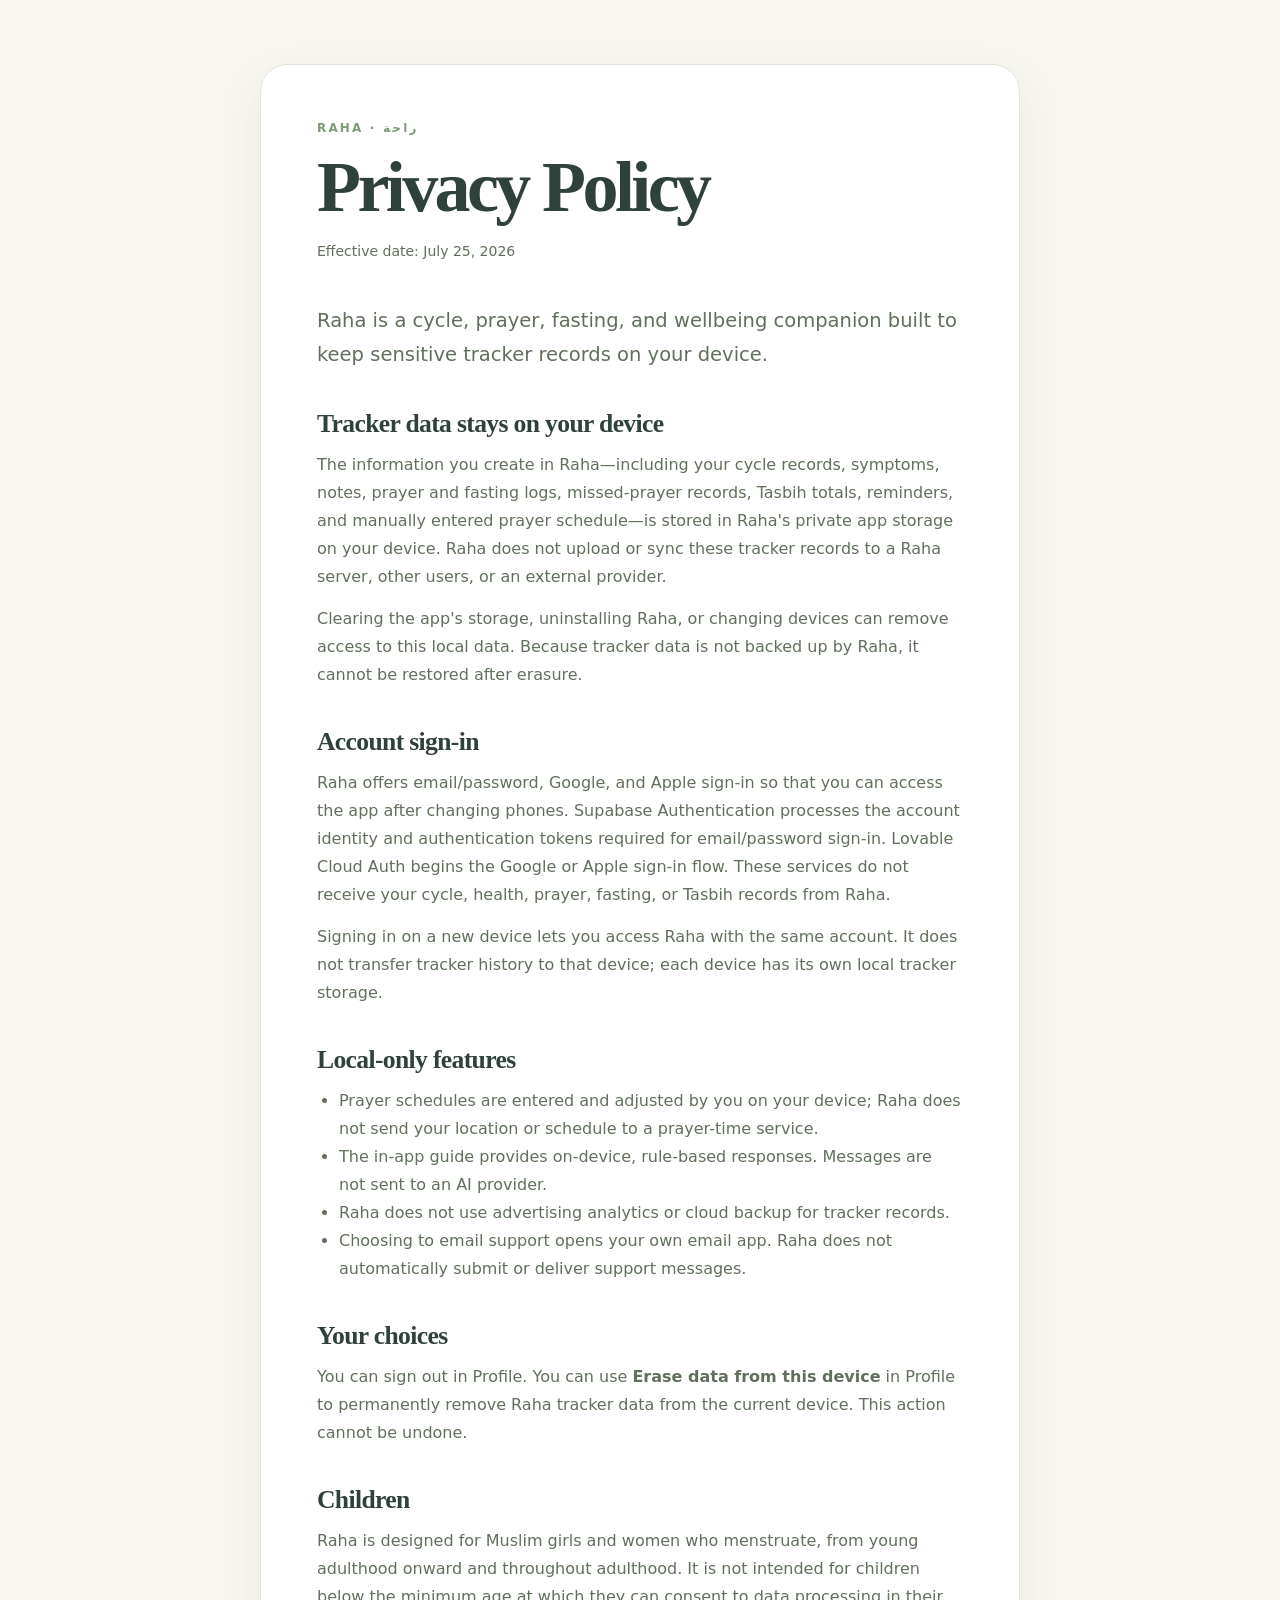
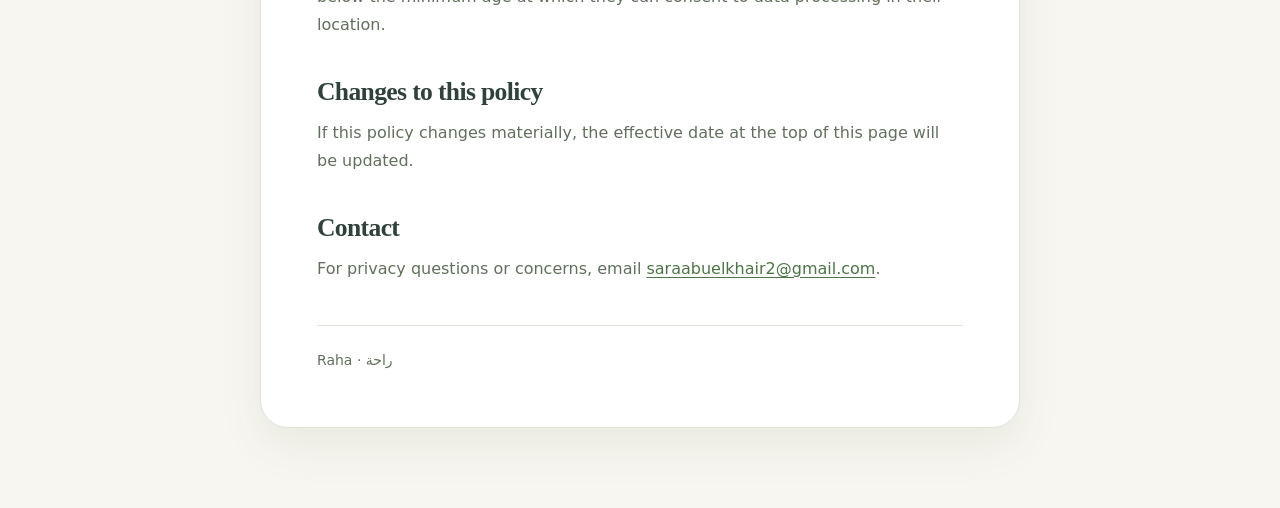
==== index.html @ 8113e023 "Add Raha privacy policy in index.html This HTML file contains the privacy policy for Raha, detailing" ====
<!doctype html>
<html lang="en">
<head>
  <meta charset="utf-8">
  <meta name="viewport" content="width=device-width, initial-scale=1">
  <meta name="description" content="Raha privacy policy">
  <title>Raha Privacy Policy</title>
  <style>
    :root { color-scheme: light; --ink:#2f413b; --muted:#61705c; --sage:#7d9b76; --line:#dfe5d9; --paper:#f8f6f0; --card:#ffffff; }
    * { box-sizing:border-box; }
    body { margin:0; background:var(--paper); color:var(--ink); font-family: ui-serif, Georgia, Cambria, "Times New Roman", serif; }
    main { width:min(100% - 32px, 760px); margin:0 auto; padding:64px 0 80px; }
    article { background:var(--card); border:1px solid var(--line); border-radius:28px; padding:clamp(28px, 6vw, 56px); box-shadow:0 18px 45px rgba(50,72,46,.08); }
    .eyebrow { margin:0 0 16px; color:var(--sage); font:600 12px/1.2 ui-sans-serif, system-ui, sans-serif; letter-spacing:.18em; text-transform:uppercase; }
    h1 { margin:0; font-size:clamp(2.5rem, 9vw, 4.5rem); line-height:1; letter-spacing:-.05em; }
    .effective { margin:18px 0 0; color:var(--muted); font:500 14px/1.5 ui-sans-serif, system-ui, sans-serif; }
    .intro { margin:42px 0 0; font-size:1.22rem; line-height:1.7; }
    section { margin-top:38px; }
    h2 { margin:0 0 12px; font-size:1.6rem; letter-spacing:-.025em; }
    p, li { color:var(--muted); font:400 1rem/1.75 ui-sans-serif, system-ui, sans-serif; }
    p { margin:0 0 14px; }
    ul { margin:0; padding-left:22px; }
    a { color:#4c7545; text-underline-offset:3px; }
    footer { margin-top:42px; padding-top:24px; border-top:1px solid var(--line); color:var(--muted); font:400 .875rem/1.5 ui-sans-serif, system-ui, sans-serif; }
    @media (max-width:480px) { main { width:min(100% - 20px, 760px); padding:20px 0 40px; } article { border-radius:22px; } }
  </style>
</head>
<body>
  <main>
    <article>
      <p class="eyebrow">Raha · راحة</p>
      <h1>Privacy Policy</h1>
      <p class="effective">Effective date: July 25, 2026</p>
      <p class="intro">Raha is a cycle, prayer, fasting, and wellbeing companion built to keep sensitive tracker records on your device.</p>

      <section>
        <h2>Tracker data stays on your device</h2>
        <p>The information you create in Raha—including your cycle records, symptoms, notes, prayer and fasting logs, missed-prayer records, Tasbih totals, reminders, and manually entered prayer schedule—is stored in Raha's private app storage on your device. Raha does not upload or sync these tracker records to a Raha server, other users, or an external provider.</p>
        <p>Clearing the app's storage, uninstalling Raha, or changing devices can remove access to this local data. Because tracker data is not backed up by Raha, it cannot be restored after erasure.</p>
      </section>

      <section>
        <h2>Account sign-in</h2>
        <p>Raha offers email/password, Google, and Apple sign-in so that you can access the app after changing phones. Supabase Authentication processes the account identity and authentication tokens required for email/password sign-in. Lovable Cloud Auth begins the Google or Apple sign-in flow. These services do not receive your cycle, health, prayer, fasting, or Tasbih records from Raha.</p>
        <p>Signing in on a new device lets you access Raha with the same account. It does not transfer tracker history to that device; each device has its own local tracker storage.</p>
      </section>

      <section>
        <h2>Local-only features</h2>
        <ul>
          <li>Prayer schedules are entered and adjusted by you on your device; Raha does not send your location or schedule to a prayer-time service.</li>
          <li>The in-app guide provides on-device, rule-based responses. Messages are not sent to an AI provider.</li>
          <li>Raha does not use advertising analytics or cloud backup for tracker records.</li>
          <li>Choosing to email support opens your own email app. Raha does not automatically submit or deliver support messages.</li>
        </ul>
      </section>

      <section>
        <h2>Your choices</h2>
        <p>You can sign out in Profile. You can use <strong>Erase data from this device</strong> in Profile to permanently remove Raha tracker data from the current device. This action cannot be undone.</p>
      </section>

      <section>
        <h2>Children</h2>
        <p>Raha is designed for Muslim girls and women who menstruate, from young adulthood onward and throughout adulthood. It is not intended for children below the minimum age at which they can consent to data processing in their location.</p>
      </section>

      <section>
        <h2>Changes to this policy</h2>
        <p>If this policy changes materially, the effective date at the top of this page will be updated.</p>
      </section>

      <section>
        <h2>Contact</h2>
        <p>For privacy questions or concerns, email <a href="mailto:saraabuelkhair2@gmail.com">saraabuelkhair2@gmail.com</a>.</p>
      </section>

      <footer>Raha · راحة</footer>
    </article>
  </main>
</body>
</html>
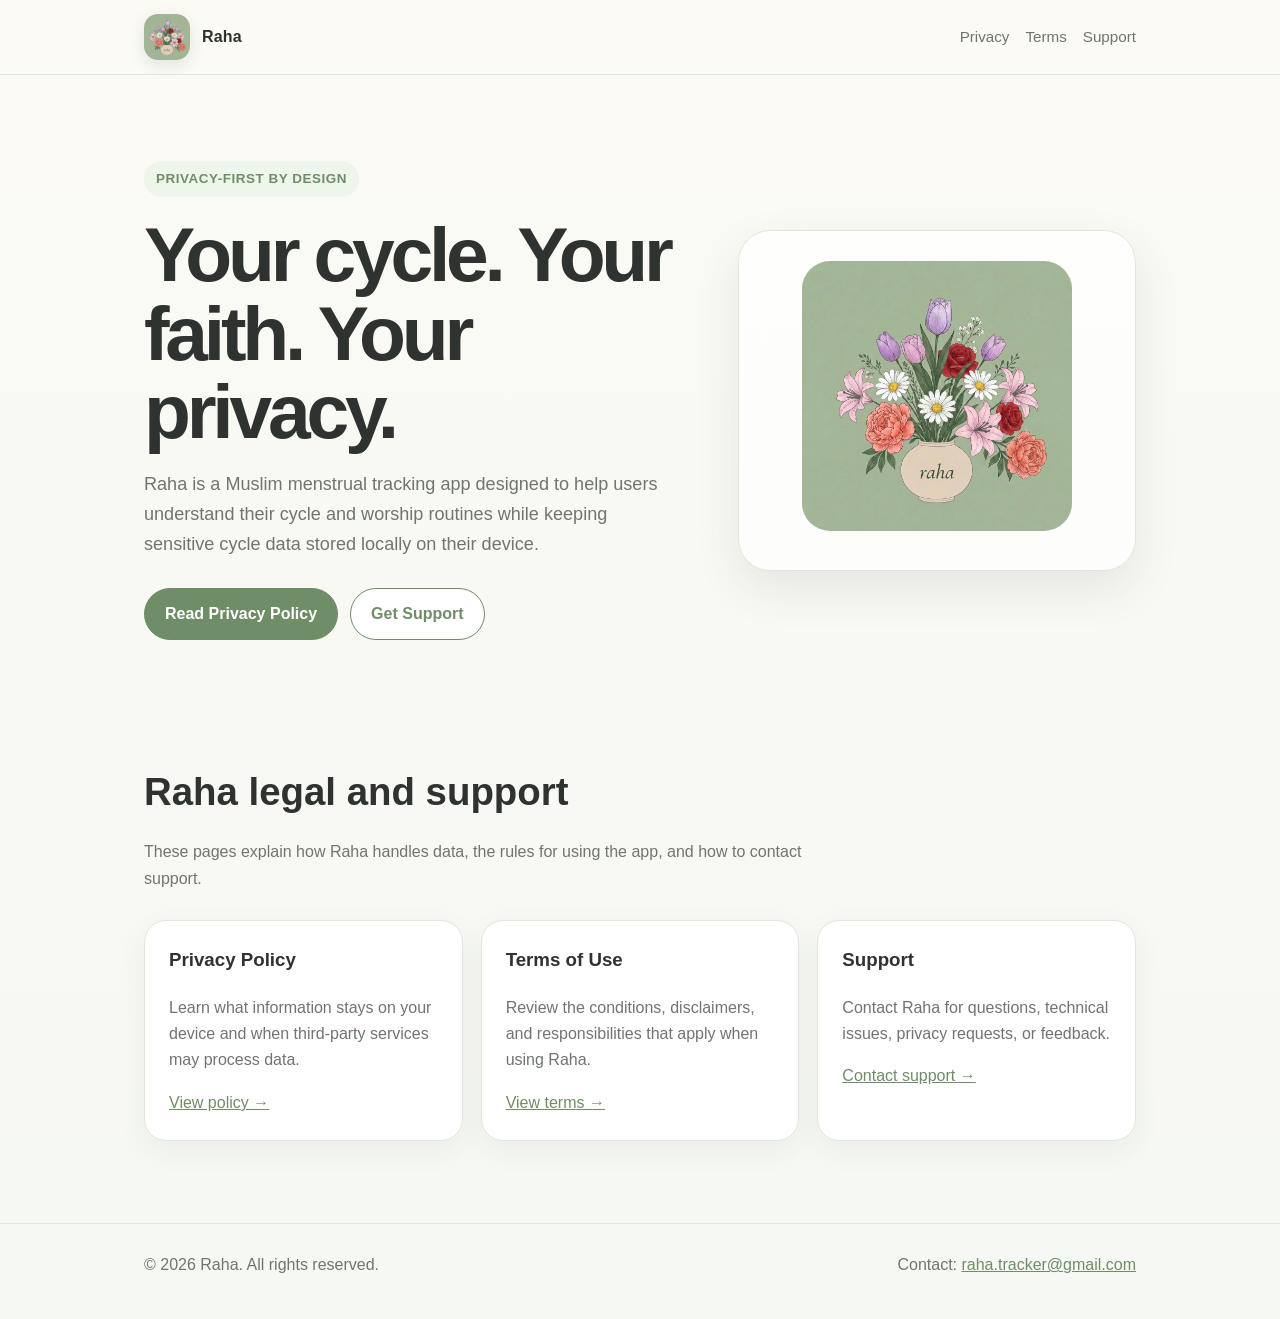
==== commit ec352a9e: "Replace privacy site with complete legal pages" ====
--- a/index.html
+++ b/index.html
@@ -3,80 +3,71 @@
 <head>
   <meta charset="utf-8">
   <meta name="viewport" content="width=device-width, initial-scale=1">
-  <meta name="description" content="Raha privacy policy">
-  <title>Raha Privacy Policy</title>
-  <style>
-    :root { color-scheme: light; --ink:#2f413b; --muted:#61705c; --sage:#7d9b76; --line:#dfe5d9; --paper:#f8f6f0; --card:#ffffff; }
-    * { box-sizing:border-box; }
-    body { margin:0; background:var(--paper); color:var(--ink); font-family: ui-serif, Georgia, Cambria, "Times New Roman", serif; }
-    main { width:min(100% - 32px, 760px); margin:0 auto; padding:64px 0 80px; }
-    article { background:var(--card); border:1px solid var(--line); border-radius:28px; padding:clamp(28px, 6vw, 56px); box-shadow:0 18px 45px rgba(50,72,46,.08); }
-    .eyebrow { margin:0 0 16px; color:var(--sage); font:600 12px/1.2 ui-sans-serif, system-ui, sans-serif; letter-spacing:.18em; text-transform:uppercase; }
-    h1 { margin:0; font-size:clamp(2.5rem, 9vw, 4.5rem); line-height:1; letter-spacing:-.05em; }
-    .effective { margin:18px 0 0; color:var(--muted); font:500 14px/1.5 ui-sans-serif, system-ui, sans-serif; }
-    .intro { margin:42px 0 0; font-size:1.22rem; line-height:1.7; }
-    section { margin-top:38px; }
-    h2 { margin:0 0 12px; font-size:1.6rem; letter-spacing:-.025em; }
-    p, li { color:var(--muted); font:400 1rem/1.75 ui-sans-serif, system-ui, sans-serif; }
-    p { margin:0 0 14px; }
-    ul { margin:0; padding-left:22px; }
-    a { color:#4c7545; text-underline-offset:3px; }
-    footer { margin-top:42px; padding-top:24px; border-top:1px solid var(--line); color:var(--muted); font:400 .875rem/1.5 ui-sans-serif, system-ui, sans-serif; }
-    @media (max-width:480px) { main { width:min(100% - 20px, 760px); padding:20px 0 40px; } article { border-radius:22px; } }
-  </style>
+  <title>Raha — Privacy-first Muslim cycle tracking</title>
+  <meta name="description" content="Official privacy, terms, and support pages for the Raha app.">
+  <link rel="stylesheet" href="styles.css">
 </head>
 <body>
-  <main>
-    <article>
-      <p class="eyebrow">Raha · راحة</p>
-      <h1>Privacy Policy</h1>
-      <p class="effective">Effective date: July 25, 2026</p>
-      <p class="intro">Raha is a cycle, prayer, fasting, and wellbeing companion built to keep sensitive tracker records on your device.</p>
 
-      <section>
-        <h2>Tracker data stays on your device</h2>
-        <p>The information you create in Raha—including your cycle records, symptoms, notes, prayer and fasting logs, missed-prayer records, Tasbih totals, reminders, and manually entered prayer schedule—is stored in Raha's private app storage on your device. Raha does not upload or sync these tracker records to a Raha server, other users, or an external provider.</p>
-        <p>Clearing the app's storage, uninstalling Raha, or changing devices can remove access to this local data. Because tracker data is not backed up by Raha, it cannot be restored after erasure.</p>
-      </section>
+<header class="site-header">
+  <nav class="nav">
+    <a class="brand" href="index.html">
+      <img src="raha-logo.png" alt="Raha floral logo">
+      <span>Raha</span>
+    </a>
+    <div class="nav-links">
+      <a href="privacy.html">Privacy</a>
+      <a href="terms.html">Terms</a>
+      <a href="support.html">Support</a>
+    </div>
+  </nav>
+</header>
 
-      <section>
-        <h2>Account sign-in</h2>
-        <p>Raha offers email/password, Google, and Apple sign-in so that you can access the app after changing phones. Supabase Authentication processes the account identity and authentication tokens required for email/password sign-in. Lovable Cloud Auth begins the Google or Apple sign-in flow. These services do not receive your cycle, health, prayer, fasting, or Tasbih records from Raha.</p>
-        <p>Signing in on a new device lets you access Raha with the same account. It does not transfer tracker history to that device; each device has its own local tracker storage.</p>
-      </section>
+<main>
+  <section class="hero">
+    <div>
+      <span class="eyebrow">Privacy-first by design</span>
+      <h1>Your cycle. Your faith. Your privacy.</h1>
+      <p>Raha is a Muslim menstrual tracking app designed to help users understand their cycle and worship routines while keeping sensitive cycle data stored locally on their device.</p>
+      <div class="button-row">
+        <a class="button primary" href="privacy.html">Read Privacy Policy</a>
+        <a class="button secondary" href="support.html">Get Support</a>
+      </div>
+    </div>
+    <div class="hero-card">
+      <img src="raha-logo.png" alt="Raha logo featuring a floral arrangement">
+    </div>
+  </section>
 
-      <section>
-        <h2>Local-only features</h2>
-        <ul>
-          <li>Prayer schedules are entered and adjusted by you on your device; Raha does not send your location or schedule to a prayer-time service.</li>
-          <li>The in-app guide provides on-device, rule-based responses. Messages are not sent to an AI provider.</li>
-          <li>Raha does not use advertising analytics or cloud backup for tracker records.</li>
-          <li>Choosing to email support opens your own email app. Raha does not automatically submit or deliver support messages.</li>
-        </ul>
-      </section>
+  <section class="section">
+    <h2>Raha legal and support</h2>
+    <p class="section-intro">These pages explain how Raha handles data, the rules for using the app, and how to contact support.</p>
+    <div class="card-grid">
+      <article class="card">
+        <h3>Privacy Policy</h3>
+        <p>Learn what information stays on your device and when third-party services may process data.</p>
+        <a href="privacy.html">View policy →</a>
+      </article>
+      <article class="card">
+        <h3>Terms of Use</h3>
+        <p>Review the conditions, disclaimers, and responsibilities that apply when using Raha.</p>
+        <a href="terms.html">View terms →</a>
+      </article>
+      <article class="card">
+        <h3>Support</h3>
+        <p>Contact Raha for questions, technical issues, privacy requests, or feedback.</p>
+        <a href="support.html">Contact support →</a>
+      </article>
+    </div>
+  </section>
+</main>
 
-      <section>
-        <h2>Your choices</h2>
-        <p>You can sign out in Profile. You can use <strong>Erase data from this device</strong> in Profile to permanently remove Raha tracker data from the current device. This action cannot be undone.</p>
-      </section>
+<footer>
+  <div class="footer-inner">
+    <span>© 2026 Raha. All rights reserved.</span>
+    <span>Contact: <a href="mailto:raha.tracker@gmail.com">raha.tracker@gmail.com</a></span>
+  </div>
+</footer>
 
-      <section>
-        <h2>Children</h2>
-        <p>Raha is designed for Muslim girls and women who menstruate, from young adulthood onward and throughout adulthood. It is not intended for children below the minimum age at which they can consent to data processing in their location.</p>
-      </section>
-
-      <section>
-        <h2>Changes to this policy</h2>
-        <p>If this policy changes materially, the effective date at the top of this page will be updated.</p>
-      </section>
-
-      <section>
-        <h2>Contact</h2>
-        <p>For privacy questions or concerns, email <a href="mailto:saraabuelkhair2@gmail.com">saraabuelkhair2@gmail.com</a>.</p>
-      </section>
-
-      <footer>Raha · راحة</footer>
-    </article>
-  </main>
 </body>
 </html>
--- a/styles.css
+++ b/styles.css
@@ -0,0 +1,244 @@
+
+:root {
+  --sage: #a9c39b;
+  --sage-dark: #6f8d67;
+  --sage-soft: #eef5ea;
+  --cream: #fbfaf5;
+  --ink: #2f332f;
+  --muted: #6f756f;
+  --line: #dfe7db;
+  --white: #ffffff;
+  --shadow: 0 18px 45px rgba(53, 72, 51, 0.10);
+}
+
+* { box-sizing: border-box; }
+
+html { scroll-behavior: smooth; }
+
+body {
+  margin: 0;
+  font-family: -apple-system, BlinkMacSystemFont, "Segoe UI", Arial, sans-serif;
+  background: linear-gradient(180deg, var(--cream) 0%, #f6f8f3 100%);
+  color: var(--ink);
+  line-height: 1.65;
+}
+
+a { color: var(--sage-dark); }
+
+.site-header {
+  position: sticky;
+  top: 0;
+  z-index: 20;
+  backdrop-filter: blur(14px);
+  background: rgba(251, 250, 245, 0.88);
+  border-bottom: 1px solid rgba(169,195,155,.35);
+}
+
+.nav {
+  max-width: 1040px;
+  margin: 0 auto;
+  padding: 14px 24px;
+  display: flex;
+  align-items: center;
+  justify-content: space-between;
+  gap: 18px;
+}
+
+.brand {
+  display: flex;
+  align-items: center;
+  gap: 12px;
+  text-decoration: none;
+  color: var(--ink);
+  font-weight: 700;
+  letter-spacing: .2px;
+}
+
+.brand img {
+  width: 46px;
+  height: 46px;
+  border-radius: 14px;
+  object-fit: cover;
+  box-shadow: 0 5px 16px rgba(53,72,51,.12);
+}
+
+.nav-links {
+  display: flex;
+  flex-wrap: wrap;
+  gap: 16px;
+  font-size: .95rem;
+}
+
+.nav-links a {
+  text-decoration: none;
+  color: var(--muted);
+}
+
+.nav-links a:hover { color: var(--ink); }
+
+.hero {
+  max-width: 1040px;
+  margin: 0 auto;
+  padding: 86px 24px 54px;
+  display: grid;
+  grid-template-columns: 1.15fr .85fr;
+  gap: 56px;
+  align-items: center;
+}
+
+.eyebrow {
+  display: inline-block;
+  padding: 7px 12px;
+  border-radius: 999px;
+  background: var(--sage-soft);
+  color: var(--sage-dark);
+  font-weight: 700;
+  font-size: .84rem;
+  letter-spacing: .04em;
+  text-transform: uppercase;
+}
+
+h1 {
+  font-size: clamp(2.6rem, 6vw, 5rem);
+  line-height: 1.02;
+  margin: 18px 0 20px;
+  letter-spacing: -0.055em;
+}
+
+.hero p {
+  font-size: 1.13rem;
+  color: var(--muted);
+  max-width: 640px;
+}
+
+.hero-card {
+  background: rgba(255,255,255,.76);
+  border: 1px solid var(--line);
+  border-radius: 32px;
+  padding: 30px;
+  text-align: center;
+  box-shadow: var(--shadow);
+}
+
+.hero-card img {
+  width: min(100%, 270px);
+  border-radius: 28px;
+}
+
+.button-row {
+  display: flex;
+  flex-wrap: wrap;
+  gap: 12px;
+  margin-top: 28px;
+}
+
+.button {
+  display: inline-block;
+  border-radius: 999px;
+  padding: 12px 20px;
+  text-decoration: none;
+  font-weight: 700;
+  border: 1px solid var(--sage-dark);
+}
+
+.button.primary {
+  background: var(--sage-dark);
+  color: white;
+}
+
+.button.secondary {
+  background: white;
+  color: var(--sage-dark);
+}
+
+.section {
+  max-width: 1040px;
+  margin: 0 auto;
+  padding: 34px 24px 82px;
+}
+
+.section h2 {
+  font-size: clamp(1.9rem, 3vw, 2.8rem);
+  margin-bottom: 10px;
+}
+
+.section-intro {
+  color: var(--muted);
+  max-width: 700px;
+  margin-bottom: 28px;
+}
+
+.card-grid {
+  display: grid;
+  grid-template-columns: repeat(3, 1fr);
+  gap: 18px;
+}
+
+.card {
+  background: var(--white);
+  border: 1px solid var(--line);
+  border-radius: 22px;
+  padding: 24px;
+  box-shadow: 0 10px 30px rgba(53,72,51,.06);
+}
+
+.card h3 { margin-top: 0; }
+.card p { color: var(--muted); }
+
+.page-shell {
+  max-width: 860px;
+  margin: 0 auto;
+  padding: 70px 24px 90px;
+}
+
+.document {
+  background: white;
+  border: 1px solid var(--line);
+  border-radius: 26px;
+  padding: clamp(24px, 5vw, 54px);
+  box-shadow: var(--shadow);
+}
+
+.document h1 {
+  font-size: clamp(2.2rem, 5vw, 3.7rem);
+  margin-top: 0;
+}
+
+.document h2 {
+  margin-top: 34px;
+  font-size: 1.35rem;
+}
+
+.document p, .document li {
+  color: #505650;
+}
+
+.notice {
+  background: var(--sage-soft);
+  border-left: 4px solid var(--sage-dark);
+  padding: 16px 18px;
+  border-radius: 12px;
+}
+
+footer {
+  border-top: 1px solid var(--line);
+  color: var(--muted);
+}
+
+.footer-inner {
+  max-width: 1040px;
+  margin: 0 auto;
+  padding: 28px 24px 40px;
+  display: flex;
+  justify-content: space-between;
+  gap: 20px;
+  flex-wrap: wrap;
+}
+
+@media (max-width: 760px) {
+  .hero { grid-template-columns: 1fr; padding-top: 58px; }
+  .hero-card { order: -1; }
+  .card-grid { grid-template-columns: 1fr; }
+  .nav { align-items: flex-start; }
+  .nav-links { justify-content: flex-end; }
+}
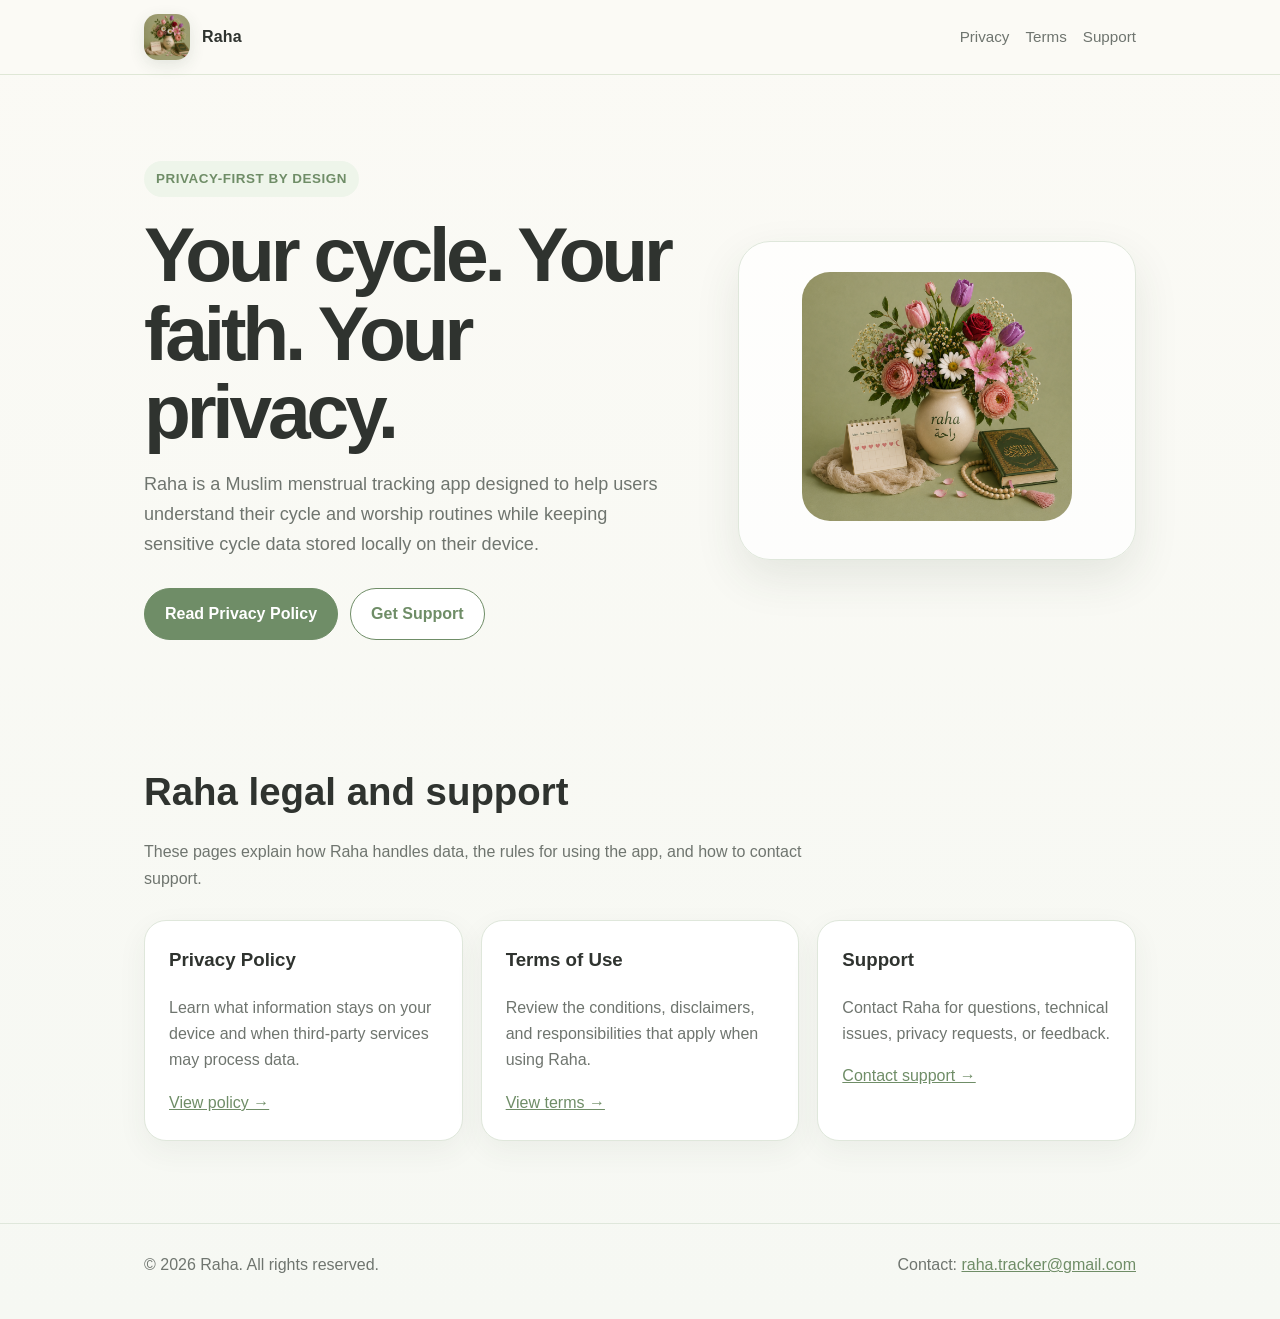
==== commit d1d056b8: "Use current Raha logo across privacy site" ====
--- a/index.html
+++ b/index.html
@@ -8,66 +8,32 @@
   <link rel="stylesheet" href="styles.css">
 </head>
 <body>
-
 <header class="site-header">
   <nav class="nav">
-    <a class="brand" href="index.html">
-      <img src="raha-logo.png" alt="Raha floral logo">
-      <span>Raha</span>
-    </a>
-    <div class="nav-links">
-      <a href="privacy.html">Privacy</a>
-      <a href="terms.html">Terms</a>
-      <a href="support.html">Support</a>
-    </div>
+    <a class="brand" href="index.html"><img src="raha-logo-v2.png" alt="Raha floral logo"><span>Raha</span></a>
+    <div class="nav-links"><a href="privacy.html">Privacy</a><a href="terms.html">Terms</a><a href="support.html">Support</a></div>
   </nav>
 </header>
-
 <main>
   <section class="hero">
     <div>
       <span class="eyebrow">Privacy-first by design</span>
       <h1>Your cycle. Your faith. Your privacy.</h1>
       <p>Raha is a Muslim menstrual tracking app designed to help users understand their cycle and worship routines while keeping sensitive cycle data stored locally on their device.</p>
-      <div class="button-row">
-        <a class="button primary" href="privacy.html">Read Privacy Policy</a>
-        <a class="button secondary" href="support.html">Get Support</a>
-      </div>
+      <div class="button-row"><a class="button primary" href="privacy.html">Read Privacy Policy</a><a class="button secondary" href="support.html">Get Support</a></div>
     </div>
-    <div class="hero-card">
-      <img src="raha-logo.png" alt="Raha logo featuring a floral arrangement">
-    </div>
+    <div class="hero-card"><img src="raha-logo-v2.png" alt="Raha logo featuring a floral arrangement"></div>
   </section>
-
   <section class="section">
     <h2>Raha legal and support</h2>
     <p class="section-intro">These pages explain how Raha handles data, the rules for using the app, and how to contact support.</p>
     <div class="card-grid">
-      <article class="card">
-        <h3>Privacy Policy</h3>
-        <p>Learn what information stays on your device and when third-party services may process data.</p>
-        <a href="privacy.html">View policy →</a>
-      </article>
-      <article class="card">
-        <h3>Terms of Use</h3>
-        <p>Review the conditions, disclaimers, and responsibilities that apply when using Raha.</p>
-        <a href="terms.html">View terms →</a>
-      </article>
-      <article class="card">
-        <h3>Support</h3>
-        <p>Contact Raha for questions, technical issues, privacy requests, or feedback.</p>
-        <a href="support.html">Contact support →</a>
-      </article>
+      <article class="card"><h3>Privacy Policy</h3><p>Learn what information stays on your device and when third-party services may process data.</p><a href="privacy.html">View policy →</a></article>
+      <article class="card"><h3>Terms of Use</h3><p>Review the conditions, disclaimers, and responsibilities that apply when using Raha.</p><a href="terms.html">View terms →</a></article>
+      <article class="card"><h3>Support</h3><p>Contact Raha for questions, technical issues, privacy requests, or feedback.</p><a href="support.html">Contact support →</a></article>
     </div>
   </section>
 </main>
-
-<footer>
-  <div class="footer-inner">
-    <span>© 2026 Raha. All rights reserved.</span>
-    <span>Contact: <a href="mailto:raha.tracker@gmail.com">raha.tracker@gmail.com</a></span>
-  </div>
-</footer>
-
+<footer><div class="footer-inner"><span>© 2026 Raha. All rights reserved.</span><span>Contact: <a href="mailto:raha.tracker@gmail.com">raha.tracker@gmail.com</a></span></div></footer>
 </body>
 </html>
